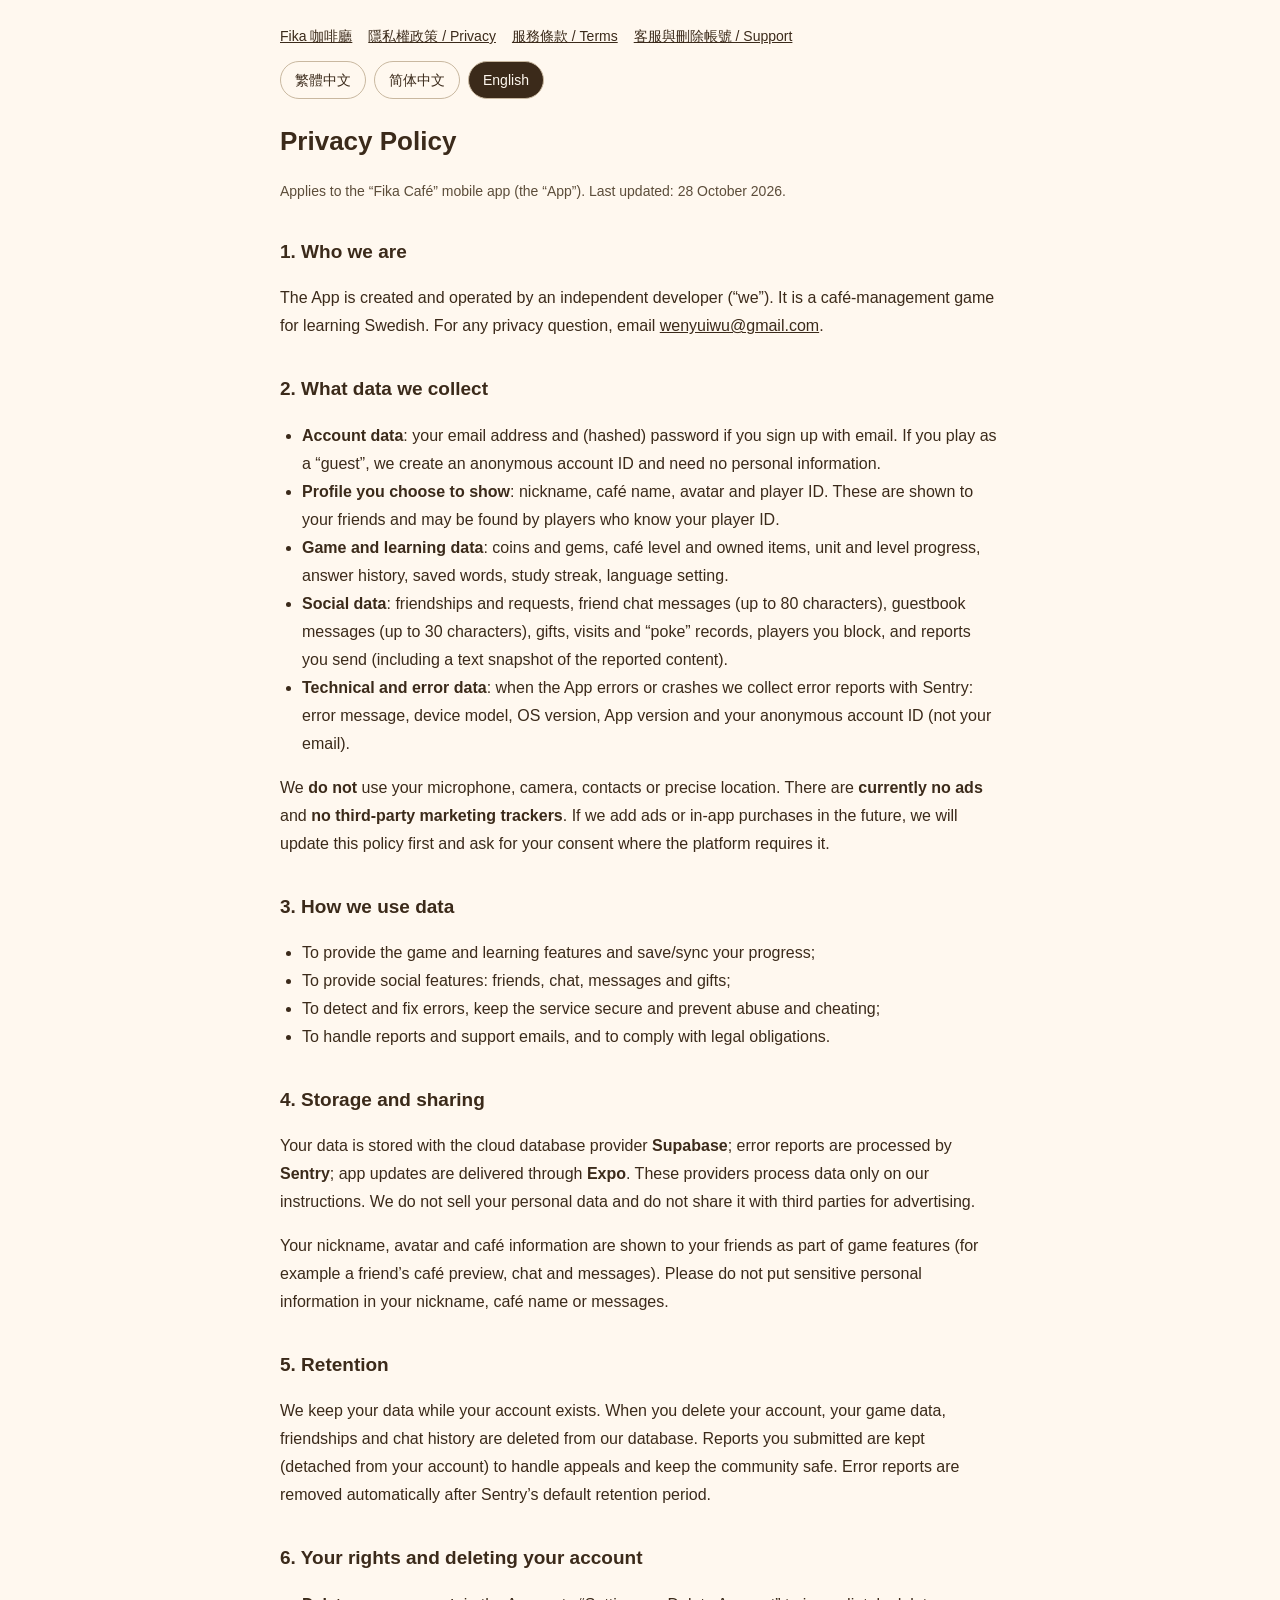
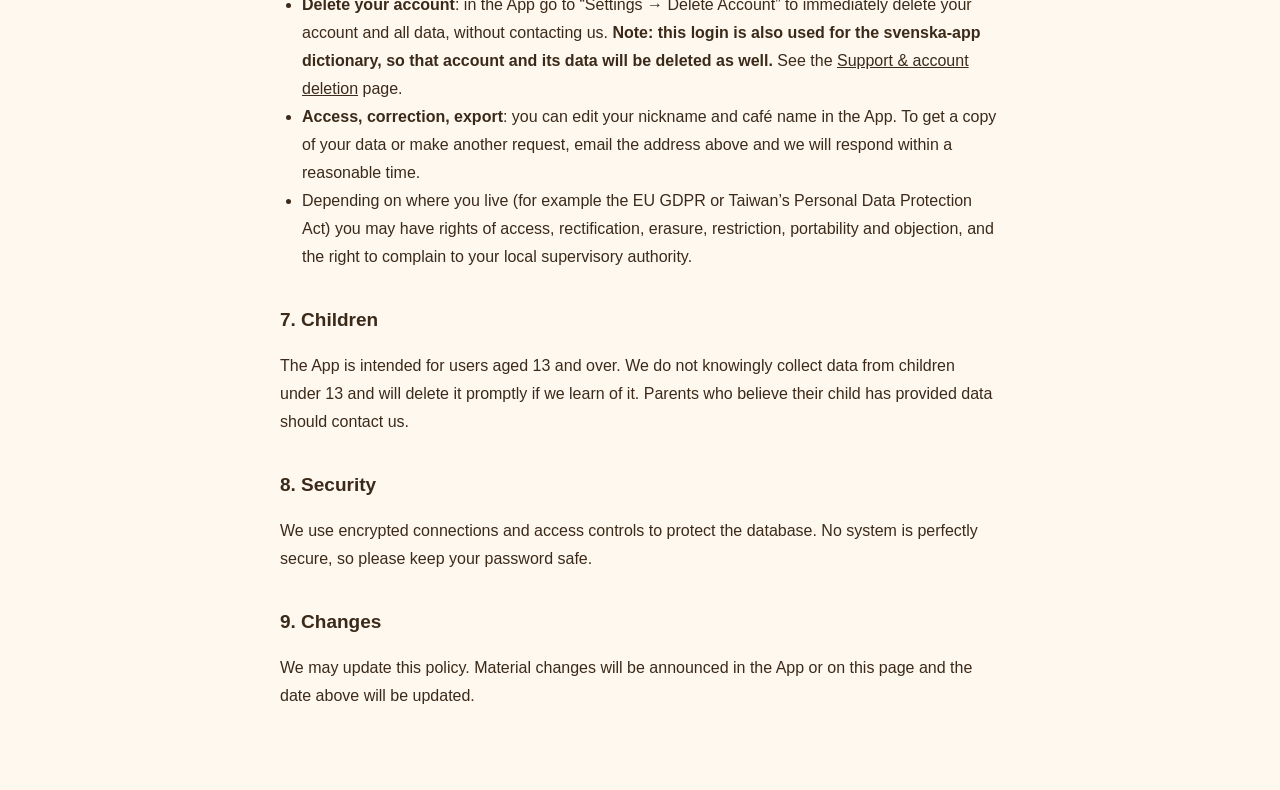
==== privacy.html @ c21393da "Fika Café: privacy policy, terms of service, support page" ====
<!doctype html>
<html lang="zh-TW">
<head>
<meta charset="utf-8">
<meta name="viewport" content="width=device-width, initial-scale=1">
<title>Fika 咖啡廳 隱私權政策 / Privacy Policy</title>
<link rel="stylesheet" href="style.css">
<noscript><style>section[data-lang]{display:block !important;border-top:2px solid #c9b8a0;margin-top:32px}</style></noscript>
</head>
<body>
<main>
<div class="topnav"><a href="index.html">Fika 咖啡廳</a><a href="privacy.html">隱私權政策 / Privacy</a><a href="terms.html">服務條款 / Terms</a><a href="support.html">客服與刪除帳號 / Support</a></div>
<nav class="langs" aria-label="Language">
  <button data-set="zh-TW">繁體中文</button><button data-set="zh-CN">简体中文</button><button data-set="en">English</button>
</nav>

<section data-lang="zh-TW">
<h1>隱私權政策</h1>
<p class="muted">適用於「Fika 咖啡廳」手機 App(以下簡稱「本 App」)。最後更新:2026 年 10 月 28 日。</p>

<h2>1. 我們是誰</h2>
<p>本 App 由獨立開發者(以下簡稱「我們」)製作與營運,是一款學習瑞典語的咖啡廳經營遊戲。任何隱私問題請寄信到 <a href="mailto:wenyuiwu@gmail.com">wenyuiwu@gmail.com</a>。</p>

<h2>2. 我們蒐集哪些資料</h2>
<ul>
<li><b>帳號資料</b>:使用電子郵件註冊時的電子郵件與(加密後的)密碼;以「訪客」身分遊玩時,系統會建立一組匿名帳號 ID,不需要任何個人資料。</li>
<li><b>你設定的公開資料</b>:暱稱、咖啡廳名稱、頭像、玩家 ID。這些資料會顯示給你的好友,並可能被知道你玩家 ID 的其他玩家搜尋到。</li>
<li><b>遊戲與學習資料</b>:金幣與寶石、咖啡廳等級與擁有的物品、單元與關卡進度、答題紀錄、收藏的單字、連續學習天數、使用的語言設定。</li>
<li><b>社交資料</b>:好友關係與邀請、好友聊天訊息(最多 80 字)、足跡留言(最多 30 字)、禮物、拜訪與「戳一下」的紀錄、你封鎖的玩家,以及你送出的檢舉(含被檢舉那則內容的文字快照)。</li>
<li><b>技術與錯誤資料</b>:當 App 發生錯誤或當機時,我們使用 Sentry 收集錯誤報告,內容包含錯誤訊息、裝置型號與作業系統版本、App 版本,以及你的匿名帳號 ID(不包含電子郵件)。</li>
</ul>
<p>我們<b>不會</b>使用麥克風、相機、通訊錄或精確位置;<b>目前沒有</b>廣告,也<b>沒有</b>用於追蹤你的第三方行銷工具。若日後加入廣告或應用程式內購買,我們會先更新本政策並依平台規定徵求你的同意。</p>

<h2>3. 我們如何使用資料</h2>
<ul>
<li>提供遊戲與學習功能、儲存並同步你的進度;</li>
<li>提供好友、聊天、留言、送禮等社交功能;</li>
<li>偵測並修復錯誤、維護服務安全、防止濫用與作弊;</li>
<li>處理檢舉與客服信件,並遵守法律義務。</li>
</ul>

<h2>4. 資料如何儲存與分享</h2>
<p>你的資料儲存在雲端資料庫服務 <b>Supabase</b>;錯誤報告由 <b>Sentry</b> 處理;App 的程式更新透過 <b>Expo</b> 提供。這些服務商只依我們的指示處理資料。除此之外,我們不會出售你的個人資料,也不會與第三方分享用於廣告。</p>
<p>你的暱稱、頭像與咖啡廳資訊,會依遊戲功能顯示給你的好友(例如好友的咖啡廳預覽、聊天與留言)。請勿在暱稱、咖啡廳名稱或訊息中填寫個人敏感資料。</p>

<h2>5. 保存期限</h2>
<p>我們在你的帳號存在期間保存你的資料。你刪除帳號後,你的遊戲資料、好友與聊天紀錄會從我們的資料庫中刪除。已送出的檢舉紀錄會保留(但與你的帳號脫鉤),以便處理申訴與維護社群安全。錯誤報告依 Sentry 的預設期限自動清除。</p>

<h2>6. 你的權利與刪除帳號</h2>
<ul>
<li><b>刪除帳號</b>:在 App 內「設定 → 刪除帳號」即可立即刪除帳號與所有資料,無需聯絡我們。<b>注意:此登入帳號同時也用於 svenska-app 字典,刪除後該帳號與資料也會一併刪除。</b>步驟說明見<a href="support.html#zh-TW">客服與刪除帳號</a>頁。</li>
<li><b>查閱、更正、匯出</b>:暱稱與咖啡廳名稱可在 App 內修改;如需取得你的資料副本或有其他請求,請寄信至上述信箱,我們會在合理期限內回覆。</li>
<li>依你所在地的法規(例如歐盟 GDPR、台灣個人資料保護法),你可能擁有查詢、更正、刪除、限制處理、資料可攜與反對處理的權利,也可向當地主管機關申訴。</li>
</ul>

<h2>7. 兒童</h2>
<p>本 App 適合 13 歲(含)以上使用者。我們不會刻意蒐集 13 歲以下兒童的資料;若發現,將盡快刪除。家長若認為孩子提供了資料,請來信聯絡我們。</p>

<h2>8. 資料安全</h2>
<p>我們使用加密連線傳輸資料,並以存取權限控制保護資料庫。但沒有任何系統能保證絕對安全,請妥善保管你的密碼。</p>

<h2>9. 政策變更</h2>
<p>我們可能更新本政策,重大變更會在 App 內或此頁面公告,並更新上方日期。</p>
</section>

<section data-lang="zh-CN">
<h1>隐私权政策</h1>
<p class="muted">适用于“Fika 咖啡厅”手机 App(以下简称“本 App”)。最后更新:2026 年 10 月 28 日。</p>

<h2>1. 我们是谁</h2>
<p>本 App 由独立开发者(以下简称“我们”)制作与运营,是一款学习瑞典语的咖啡厅经营游戏。任何隐私问题请发邮件到 <a href="mailto:wenyuiwu@gmail.com">wenyuiwu@gmail.com</a>。</p>

<h2>2. 我们收集哪些数据</h2>
<ul>
<li><b>账号数据</b>:使用电子邮件注册时的电子邮件与(加密后的)密码;以“访客”身份游玩时,系统会创建一个匿名账号 ID,不需要任何个人信息。</li>
<li><b>你设置的公开资料</b>:昵称、咖啡厅名称、头像、玩家 ID。这些资料会显示给你的好友,并可能被知道你玩家 ID 的其他玩家搜索到。</li>
<li><b>游戏与学习数据</b>:金币与宝石、咖啡厅等级与拥有的物品、单元与关卡进度、答题记录、收藏的单词、连续学习天数、语言设置。</li>
<li><b>社交数据</b>:好友关系与邀请、好友聊天消息(最多 80 字)、足迹留言(最多 30 字)、礼物、拜访与“戳一下”的记录、你封锁的玩家,以及你提交的检举(含被检举内容的文字快照)。</li>
<li><b>技术与错误数据</b>:当 App 出错或崩溃时,我们使用 Sentry 收集错误报告,内容包括错误信息、设备型号与系统版本、App 版本,以及你的匿名账号 ID(不含电子邮件)。</li>
</ul>
<p>我们<b>不会</b>使用麦克风、相机、通讯录或精确位置;<b>目前没有</b>广告,也<b>没有</b>用于追踪你的第三方营销工具。若日后加入广告或应用内购买,我们会先更新本政策并按平台规定征求你的同意。</p>

<h2>3. 我们如何使用数据</h2>
<ul>
<li>提供游戏与学习功能,保存并同步你的进度;</li>
<li>提供好友、聊天、留言、送礼等社交功能;</li>
<li>发现并修复错误、维护服务安全、防止滥用与作弊;</li>
<li>处理检举与客服邮件,并遵守法律义务。</li>
</ul>

<h2>4. 数据如何存储与共享</h2>
<p>你的数据存储在云端数据库服务 <b>Supabase</b>;错误报告由 <b>Sentry</b> 处理;App 的程序更新通过 <b>Expo</b> 提供。这些服务商只按我们的指示处理数据。除此之外,我们不会出售你的个人数据,也不会为广告目的与第三方共享。</p>
<p>你的昵称、头像与咖啡厅信息会按游戏功能显示给你的好友(例如好友的咖啡厅预览、聊天与留言)。请勿在昵称、咖啡厅名称或消息中填写个人敏感信息。</p>

<h2>5. 保存期限</h2>
<p>我们在你的账号存续期间保存你的数据。你删除账号后,你的游戏数据、好友与聊天记录会从我们的数据库中删除。已提交的检举记录会保留(但与你的账号脱钩),以便处理申诉与维护社区安全。错误报告按 Sentry 的默认期限自动清除。</p>

<h2>6. 你的权利与删除账号</h2>
<ul>
<li><b>删除账号</b>:在 App 内“设置 → 删除账号”即可立即删除账号与所有数据,无需联系我们。<b>注意:此登录账号同时也用于 svenska-app 字典,删除后该账号与数据也会一并删除。</b>步骤说明见<a href="support.html#zh-CN">客服与删除账号</a>页。</li>
<li><b>查阅、更正、导出</b>:昵称与咖啡厅名称可在 App 内修改;如需获取你的数据副本或有其他请求,请发邮件至上述邮箱,我们会在合理期限内回复。</li>
<li>根据你所在地的法规(例如欧盟 GDPR、台湾个人资料保护法),你可能拥有查询、更正、删除、限制处理、数据可携与反对处理的权利,也可向当地主管机关投诉。</li>
</ul>

<h2>7. 儿童</h2>
<p>本 App 适合 13 岁(含)以上用户使用。我们不会有意收集 13 岁以下儿童的数据;如发现,将尽快删除。家长如认为孩子提供了数据,请来信联系我们。</p>

<h2>8. 数据安全</h2>
<p>我们使用加密连接传输数据,并以访问权限控制保护数据库。但没有任何系统能保证绝对安全,请妥善保管你的密码。</p>

<h2>9. 政策变更</h2>
<p>我们可能更新本政策,重大变更会在 App 内或本页面公告,并更新上方日期。</p>
</section>

<section data-lang="en">
<h1>Privacy Policy</h1>
<p class="muted">Applies to the “Fika Café” mobile app (the “App”). Last updated: 28 October 2026.</p>

<h2>1. Who we are</h2>
<p>The App is created and operated by an independent developer (“we”). It is a café-management game for learning Swedish. For any privacy question, email <a href="mailto:wenyuiwu@gmail.com">wenyuiwu@gmail.com</a>.</p>

<h2>2. What data we collect</h2>
<ul>
<li><b>Account data</b>: your email address and (hashed) password if you sign up with email. If you play as a “guest”, we create an anonymous account ID and need no personal information.</li>
<li><b>Profile you choose to show</b>: nickname, café name, avatar and player ID. These are shown to your friends and may be found by players who know your player ID.</li>
<li><b>Game and learning data</b>: coins and gems, café level and owned items, unit and level progress, answer history, saved words, study streak, language setting.</li>
<li><b>Social data</b>: friendships and requests, friend chat messages (up to 80 characters), guestbook messages (up to 30 characters), gifts, visits and “poke” records, players you block, and reports you send (including a text snapshot of the reported content).</li>
<li><b>Technical and error data</b>: when the App errors or crashes we collect error reports with Sentry: error message, device model, OS version, App version and your anonymous account ID (not your email).</li>
</ul>
<p>We <b>do not</b> use your microphone, camera, contacts or precise location. There are <b>currently no ads</b> and <b>no third-party marketing trackers</b>. If we add ads or in-app purchases in the future, we will update this policy first and ask for your consent where the platform requires it.</p>

<h2>3. How we use data</h2>
<ul>
<li>To provide the game and learning features and save/sync your progress;</li>
<li>To provide social features: friends, chat, messages and gifts;</li>
<li>To detect and fix errors, keep the service secure and prevent abuse and cheating;</li>
<li>To handle reports and support emails, and to comply with legal obligations.</li>
</ul>

<h2>4. Storage and sharing</h2>
<p>Your data is stored with the cloud database provider <b>Supabase</b>; error reports are processed by <b>Sentry</b>; app updates are delivered through <b>Expo</b>. These providers process data only on our instructions. We do not sell your personal data and do not share it with third parties for advertising.</p>
<p>Your nickname, avatar and café information are shown to your friends as part of game features (for example a friend’s café preview, chat and messages). Please do not put sensitive personal information in your nickname, café name or messages.</p>

<h2>5. Retention</h2>
<p>We keep your data while your account exists. When you delete your account, your game data, friendships and chat history are deleted from our database. Reports you submitted are kept (detached from your account) to handle appeals and keep the community safe. Error reports are removed automatically after Sentry’s default retention period.</p>

<h2>6. Your rights and deleting your account</h2>
<ul>
<li><b>Delete your account</b>: in the App go to “Settings → Delete Account” to immediately delete your account and all data, without contacting us. <b>Note: this login is also used for the svenska-app dictionary, so that account and its data will be deleted as well.</b> See the <a href="support.html#en">Support &amp; account deletion</a> page.</li>
<li><b>Access, correction, export</b>: you can edit your nickname and café name in the App. To get a copy of your data or make another request, email the address above and we will respond within a reasonable time.</li>
<li>Depending on where you live (for example the EU GDPR or Taiwan’s Personal Data Protection Act) you may have rights of access, rectification, erasure, restriction, portability and objection, and the right to complain to your local supervisory authority.</li>
</ul>

<h2>7. Children</h2>
<p>The App is intended for users aged 13 and over. We do not knowingly collect data from children under 13 and will delete it promptly if we learn of it. Parents who believe their child has provided data should contact us.</p>

<h2>8. Security</h2>
<p>We use encrypted connections and access controls to protect the database. No system is perfectly secure, so please keep your password safe.</p>

<h2>9. Changes</h2>
<p>We may update this policy. Material changes will be announced in the App or on this page and the date above will be updated.</p>
</section>
</main>
<script src="lang.js"></script>
</body>
</html>
---- style.css ----
:root { --bg:#fff8ef; --ink:#3b2a1a; --muted:#5c4d3a; --line:#c9b8a0; --card:#e9dfc8; --accent:#3b2a1a; }
@media (prefers-color-scheme: dark) { :root { --bg:#1d1610; --ink:#f3e9d8; --muted:#cbbca4; --line:#5a4a38; --card:#2a2017; --accent:#f3e9d8; } }
* { box-sizing: border-box; }
body { margin:0; background:var(--bg); color:var(--ink); font:16px/1.75 -apple-system,BlinkMacSystemFont,"Segoe UI","Noto Sans TC","PingFang TC","Microsoft JhengHei",sans-serif; }
main { max-width:760px; margin:0 auto; padding:24px 20px 64px; }
h1 { font-size:26px; margin:8px 0 4px; } h2 { font-size:19px; margin:32px 0 6px; } p, li { color:var(--ink); } ul { padding-left:22px; }
.muted { color:var(--muted); font-size:14px; }
nav.langs { display:flex; gap:8px; flex-wrap:wrap; margin:12px 0 20px; }
nav.langs button { border:1px solid var(--line); background:transparent; color:var(--ink); border-radius:999px; padding:6px 14px; font:inherit; font-size:14px; cursor:pointer; }
nav.langs button[aria-pressed="true"] { background:var(--accent); color:var(--bg); }
.card { background:var(--card); border:1px solid var(--line); border-radius:14px; padding:14px 18px; margin:16px 0; }
a { color:var(--ink); }
section[data-lang] { display:none; } section[data-lang].on { display:block; }
.topnav { display:flex; gap:16px; flex-wrap:wrap; font-size:14px; margin-bottom:8px; }
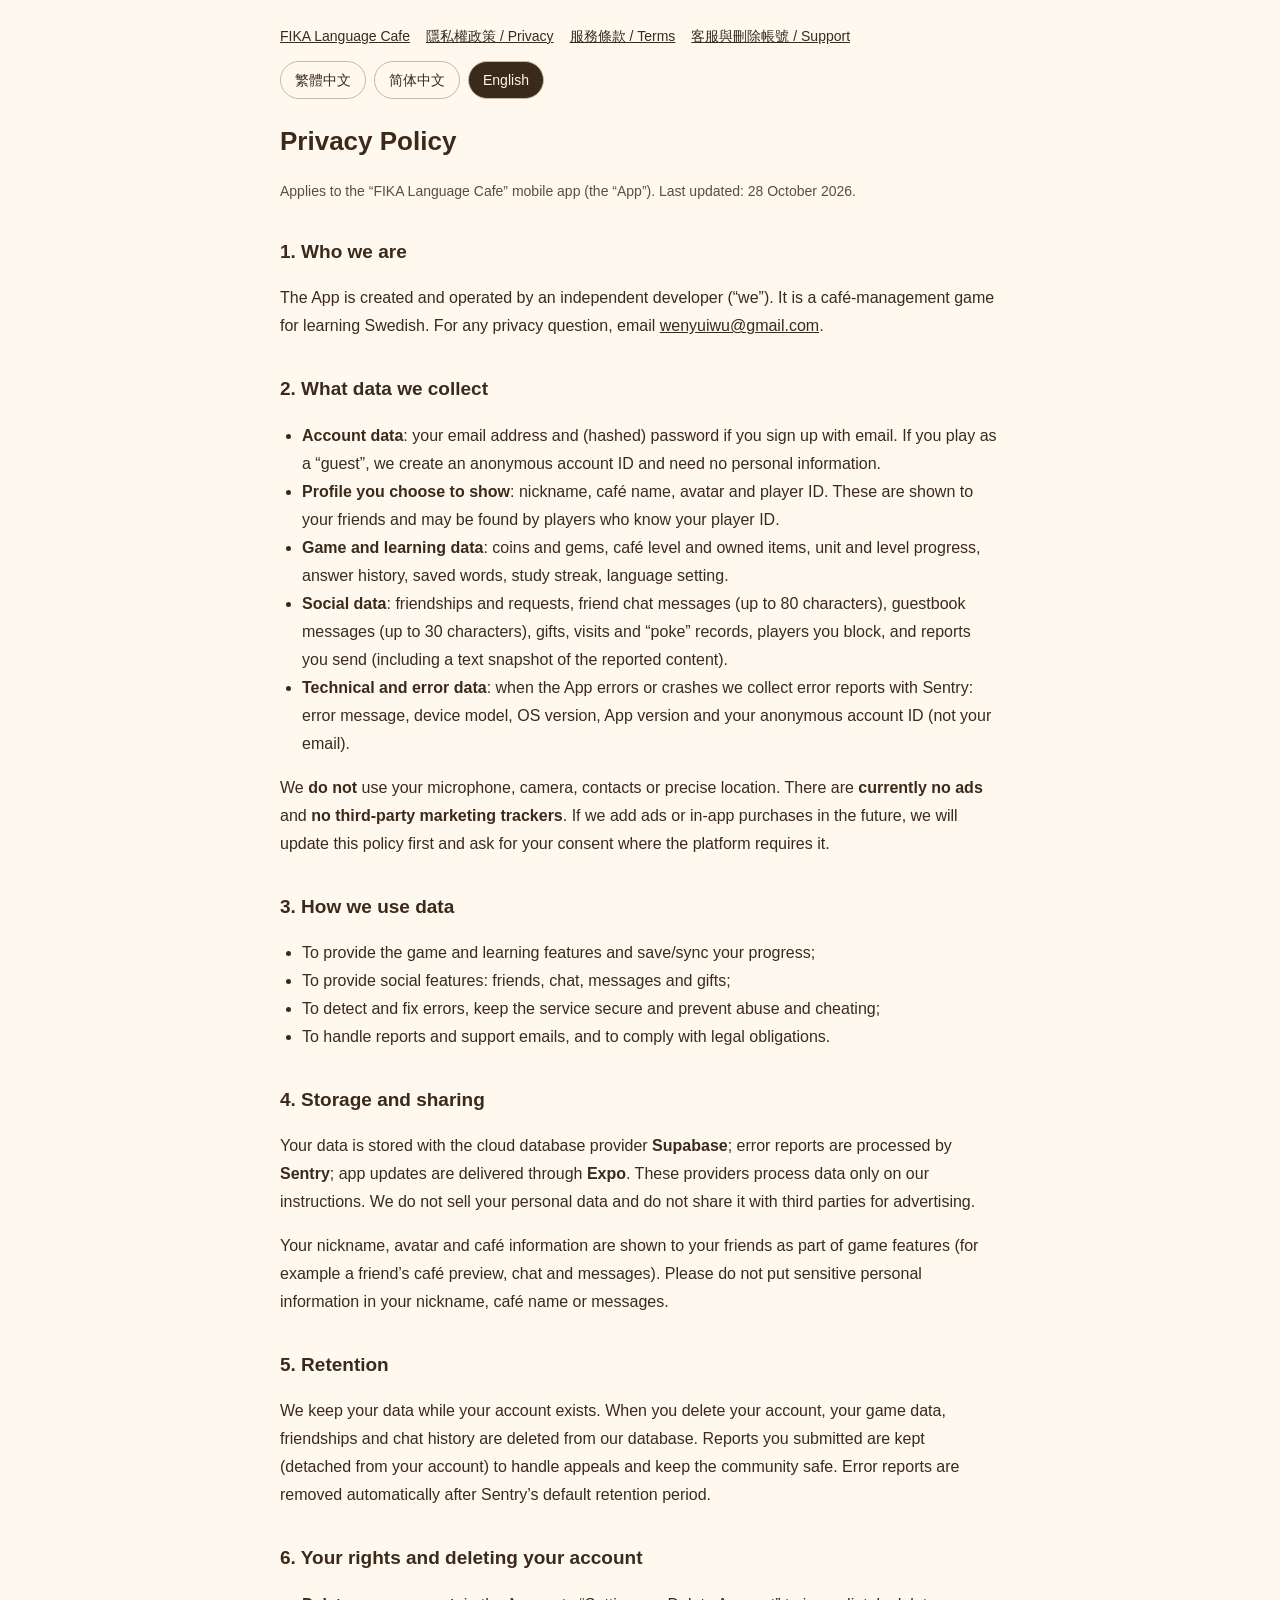
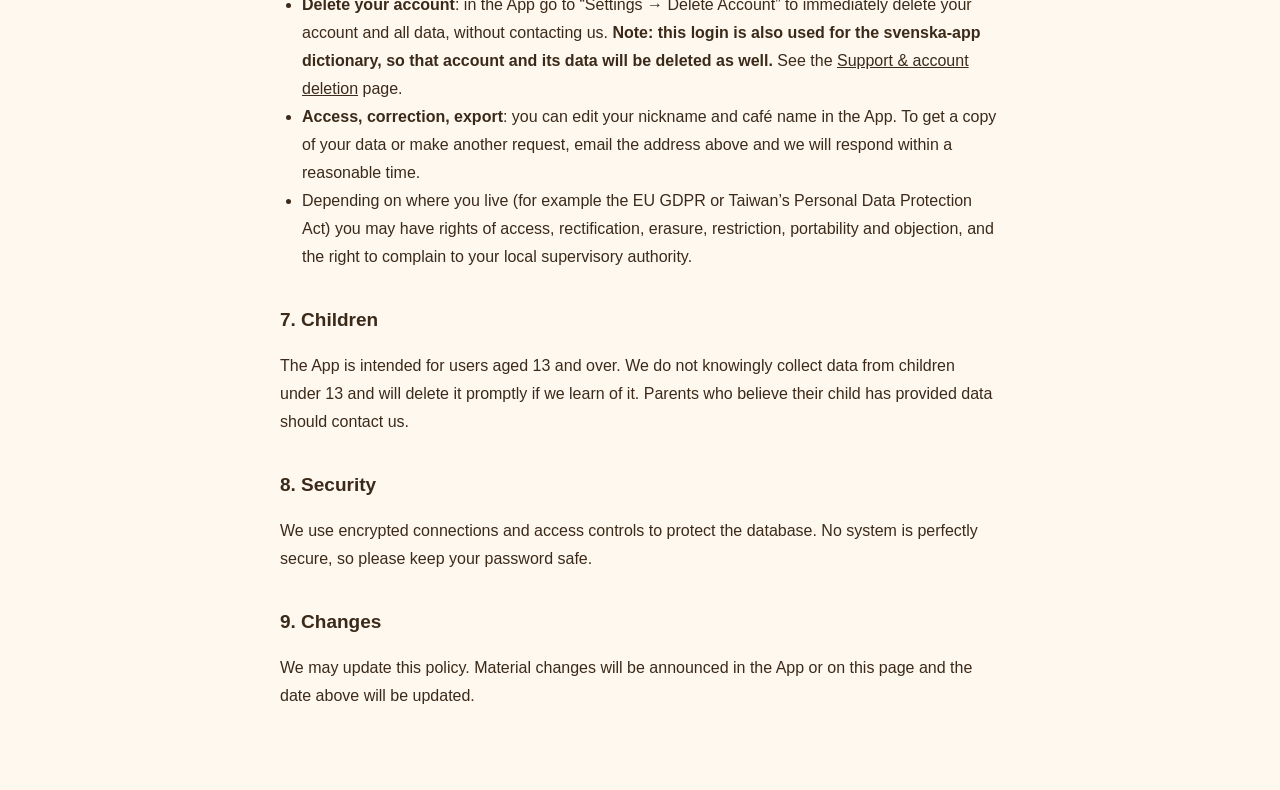
==== commit 0d8d2aa2: "Rename app to FIKA Language Cafe" ====
--- a/privacy.html
+++ b/privacy.html
@@ -3,20 +3,20 @@
 <head>
 <meta charset="utf-8">
 <meta name="viewport" content="width=device-width, initial-scale=1">
-<title>Fika 咖啡廳 隱私權政策 / Privacy Policy</title>
+<title>FIKA Language Cafe 隱私權政策 / Privacy Policy</title>
 <link rel="stylesheet" href="style.css">
 <noscript><style>section[data-lang]{display:block !important;border-top:2px solid #c9b8a0;margin-top:32px}</style></noscript>
 </head>
 <body>
 <main>
-<div class="topnav"><a href="index.html">Fika 咖啡廳</a><a href="privacy.html">隱私權政策 / Privacy</a><a href="terms.html">服務條款 / Terms</a><a href="support.html">客服與刪除帳號 / Support</a></div>
+<div class="topnav"><a href="index.html">FIKA Language Cafe</a><a href="privacy.html">隱私權政策 / Privacy</a><a href="terms.html">服務條款 / Terms</a><a href="support.html">客服與刪除帳號 / Support</a></div>
 <nav class="langs" aria-label="Language">
   <button data-set="zh-TW">繁體中文</button><button data-set="zh-CN">简体中文</button><button data-set="en">English</button>
 </nav>
 
 <section data-lang="zh-TW">
 <h1>隱私權政策</h1>
-<p class="muted">適用於「Fika 咖啡廳」手機 App(以下簡稱「本 App」)。最後更新:2026 年 10 月 28 日。</p>
+<p class="muted">適用於「FIKA Language Cafe」手機 App(以下簡稱「本 App」)。最後更新:2026 年 10 月 28 日。</p>
 
 <h2>1. 我們是誰</h2>
 <p>本 App 由獨立開發者(以下簡稱「我們」)製作與營運,是一款學習瑞典語的咖啡廳經營遊戲。任何隱私問題請寄信到 <a href="mailto:wenyuiwu@gmail.com">wenyuiwu@gmail.com</a>。</p>
@@ -65,7 +65,7 @@
 
 <section data-lang="zh-CN">
 <h1>隐私权政策</h1>
-<p class="muted">适用于“Fika 咖啡厅”手机 App(以下简称“本 App”)。最后更新:2026 年 10 月 28 日。</p>
+<p class="muted">适用于“FIKA Language Cafe”手机 App(以下简称“本 App”)。最后更新:2026 年 10 月 28 日。</p>
 
 <h2>1. 我们是谁</h2>
 <p>本 App 由独立开发者(以下简称“我们”)制作与运营,是一款学习瑞典语的咖啡厅经营游戏。任何隐私问题请发邮件到 <a href="mailto:wenyuiwu@gmail.com">wenyuiwu@gmail.com</a>。</p>
@@ -114,7 +114,7 @@
 
 <section data-lang="en">
 <h1>Privacy Policy</h1>
-<p class="muted">Applies to the “Fika Café” mobile app (the “App”). Last updated: 28 October 2026.</p>
+<p class="muted">Applies to the “FIKA Language Cafe” mobile app (the “App”). Last updated: 28 October 2026.</p>
 
 <h2>1. Who we are</h2>
 <p>The App is created and operated by an independent developer (“we”). It is a café-management game for learning Swedish. For any privacy question, email <a href="mailto:wenyuiwu@gmail.com">wenyuiwu@gmail.com</a>.</p>
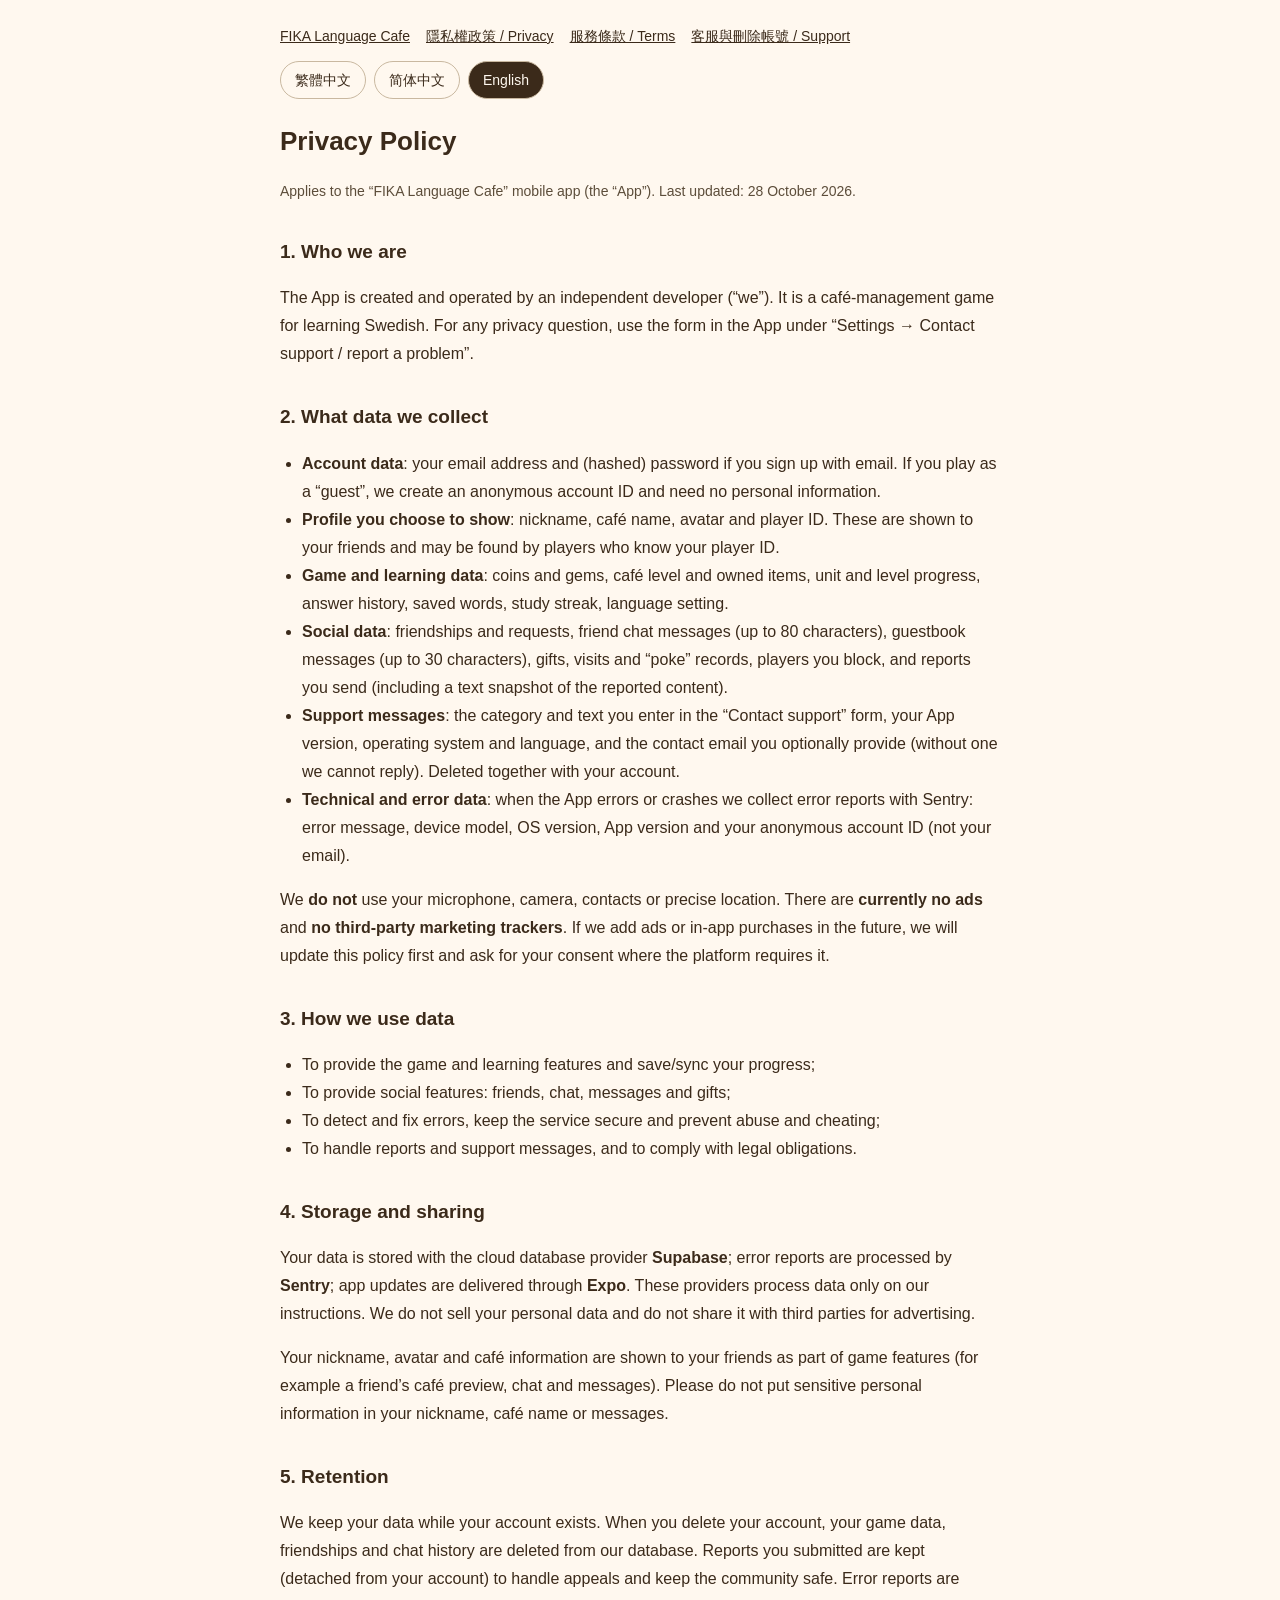
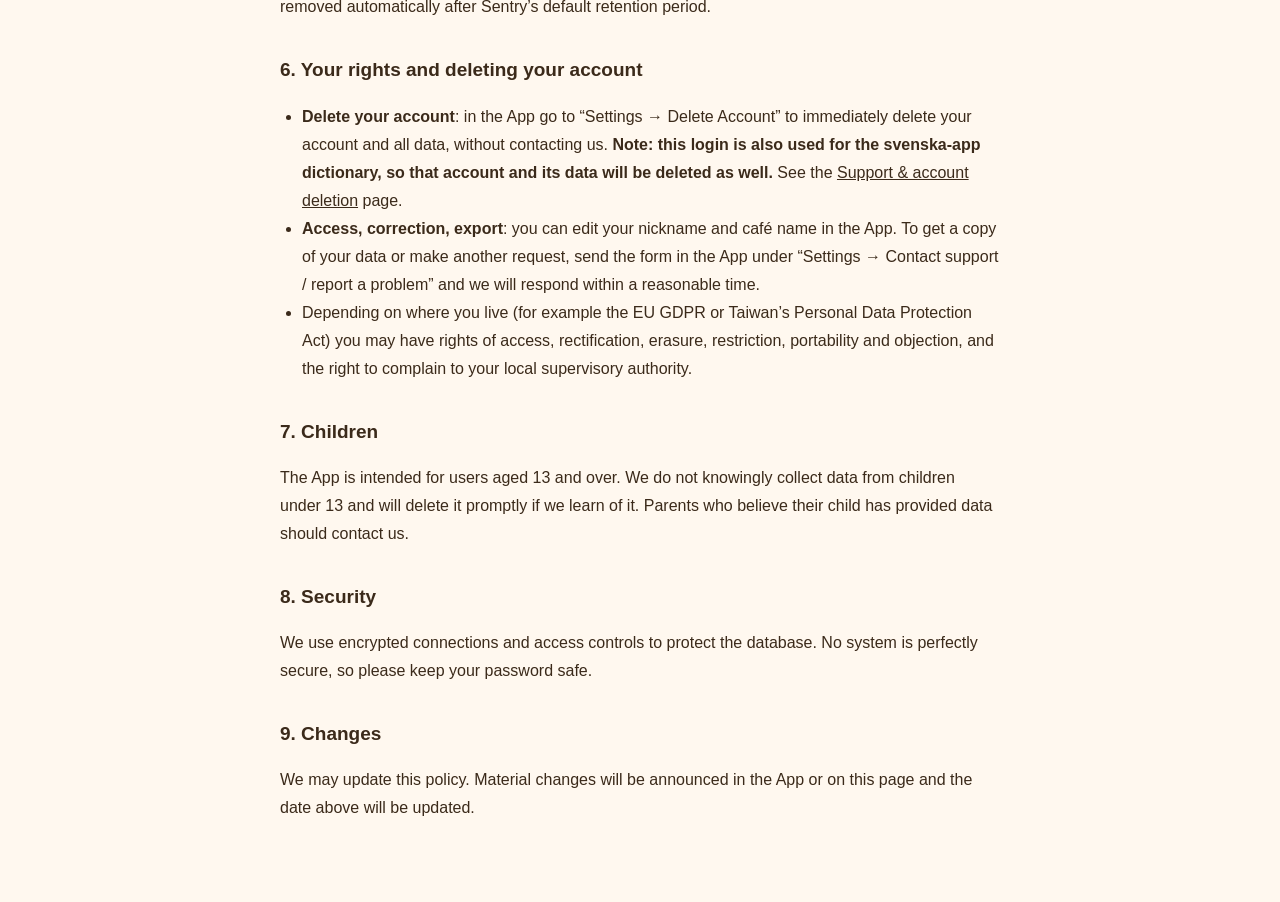
==== commit 79eed425: "Support via in-app form; add web self-service account deletion; remove public email" ====
--- a/privacy.html
+++ b/privacy.html
@@ -19,7 +19,7 @@
 <p class="muted">適用於「FIKA Language Cafe」手機 App(以下簡稱「本 App」)。最後更新:2026 年 10 月 28 日。</p>
 
 <h2>1. 我們是誰</h2>
-<p>本 App 由獨立開發者(以下簡稱「我們」)製作與營運,是一款學習瑞典語的咖啡廳經營遊戲。任何隱私問題請寄信到 <a href="mailto:wenyuiwu@gmail.com">wenyuiwu@gmail.com</a>。</p>
+<p>本 App 由獨立開發者(以下簡稱「我們」)製作與營運,是一款學習瑞典語的咖啡廳經營遊戲。任何隱私問題請在 App 內「設定 → 聯絡客服 / 回報問題」填寫表單。</p>
 
 <h2>2. 我們蒐集哪些資料</h2>
 <ul>
@@ -27,6 +27,7 @@
 <li><b>你設定的公開資料</b>:暱稱、咖啡廳名稱、頭像、玩家 ID。這些資料會顯示給你的好友,並可能被知道你玩家 ID 的其他玩家搜尋到。</li>
 <li><b>遊戲與學習資料</b>:金幣與寶石、咖啡廳等級與擁有的物品、單元與關卡進度、答題紀錄、收藏的單字、連續學習天數、使用的語言設定。</li>
 <li><b>社交資料</b>:好友關係與邀請、好友聊天訊息(最多 80 字)、足跡留言(最多 30 字)、禮物、拜訪與「戳一下」的紀錄、你封鎖的玩家,以及你送出的檢舉(含被檢舉那則內容的文字快照)。</li>
+<li><b>客服回報</b>:你在「聯絡客服」表單填寫的類別與內容、App 版本、作業系統與語言,以及你自願留下的聯絡信箱(不填就不會收到回覆)。刪除帳號時一併刪除。</li>
 <li><b>技術與錯誤資料</b>:當 App 發生錯誤或當機時,我們使用 Sentry 收集錯誤報告,內容包含錯誤訊息、裝置型號與作業系統版本、App 版本,以及你的匿名帳號 ID(不包含電子郵件)。</li>
 </ul>
 <p>我們<b>不會</b>使用麥克風、相機、通訊錄或精確位置;<b>目前沒有</b>廣告,也<b>沒有</b>用於追蹤你的第三方行銷工具。若日後加入廣告或應用程式內購買,我們會先更新本政策並依平台規定徵求你的同意。</p>
@@ -36,7 +37,7 @@
 <li>提供遊戲與學習功能、儲存並同步你的進度;</li>
 <li>提供好友、聊天、留言、送禮等社交功能;</li>
 <li>偵測並修復錯誤、維護服務安全、防止濫用與作弊;</li>
-<li>處理檢舉與客服信件,並遵守法律義務。</li>
+<li>處理檢舉與客服回報,並遵守法律義務。</li>
 </ul>
 
 <h2>4. 資料如何儲存與分享</h2>
@@ -49,7 +50,7 @@
 <h2>6. 你的權利與刪除帳號</h2>
 <ul>
 <li><b>刪除帳號</b>:在 App 內「設定 → 刪除帳號」即可立即刪除帳號與所有資料,無需聯絡我們。<b>注意:此登入帳號同時也用於 svenska-app 字典,刪除後該帳號與資料也會一併刪除。</b>步驟說明見<a href="support.html#zh-TW">客服與刪除帳號</a>頁。</li>
-<li><b>查閱、更正、匯出</b>:暱稱與咖啡廳名稱可在 App 內修改;如需取得你的資料副本或有其他請求,請寄信至上述信箱,我們會在合理期限內回覆。</li>
+<li><b>查閱、更正、匯出</b>:暱稱與咖啡廳名稱可在 App 內修改;如需取得你的資料副本或有其他請求,請在 App 內「設定 → 聯絡客服 / 回報問題」送出表單,我們會在合理期限內回覆。</li>
 <li>依你所在地的法規(例如歐盟 GDPR、台灣個人資料保護法),你可能擁有查詢、更正、刪除、限制處理、資料可攜與反對處理的權利,也可向當地主管機關申訴。</li>
 </ul>
 
@@ -68,7 +69,7 @@
 <p class="muted">适用于“FIKA Language Cafe”手机 App(以下简称“本 App”)。最后更新:2026 年 10 月 28 日。</p>
 
 <h2>1. 我们是谁</h2>
-<p>本 App 由独立开发者(以下简称“我们”)制作与运营,是一款学习瑞典语的咖啡厅经营游戏。任何隐私问题请发邮件到 <a href="mailto:wenyuiwu@gmail.com">wenyuiwu@gmail.com</a>。</p>
+<p>本 App 由独立开发者(以下简称“我们”)制作与运营,是一款学习瑞典语的咖啡厅经营游戏。任何隐私问题请在 App 内“设置 → 联系客服 / 回报问题”填写表单。</p>
 
 <h2>2. 我们收集哪些数据</h2>
 <ul>
@@ -76,6 +77,7 @@
 <li><b>你设置的公开资料</b>:昵称、咖啡厅名称、头像、玩家 ID。这些资料会显示给你的好友,并可能被知道你玩家 ID 的其他玩家搜索到。</li>
 <li><b>游戏与学习数据</b>:金币与宝石、咖啡厅等级与拥有的物品、单元与关卡进度、答题记录、收藏的单词、连续学习天数、语言设置。</li>
 <li><b>社交数据</b>:好友关系与邀请、好友聊天消息(最多 80 字)、足迹留言(最多 30 字)、礼物、拜访与“戳一下”的记录、你封锁的玩家,以及你提交的检举(含被检举内容的文字快照)。</li>
+<li><b>客服回报</b>:你在“联系客服”表单填写的类别与内容、App 版本、操作系统与语言,以及你自愿留下的联系邮箱(不填就不会收到回复)。删除账号时一并删除。</li>
 <li><b>技术与错误数据</b>:当 App 出错或崩溃时,我们使用 Sentry 收集错误报告,内容包括错误信息、设备型号与系统版本、App 版本,以及你的匿名账号 ID(不含电子邮件)。</li>
 </ul>
 <p>我们<b>不会</b>使用麦克风、相机、通讯录或精确位置;<b>目前没有</b>广告,也<b>没有</b>用于追踪你的第三方营销工具。若日后加入广告或应用内购买,我们会先更新本政策并按平台规定征求你的同意。</p>
@@ -85,7 +87,7 @@
 <li>提供游戏与学习功能,保存并同步你的进度;</li>
 <li>提供好友、聊天、留言、送礼等社交功能;</li>
 <li>发现并修复错误、维护服务安全、防止滥用与作弊;</li>
-<li>处理检举与客服邮件,并遵守法律义务。</li>
+<li>处理检举与客服回报,并遵守法律义务。</li>
 </ul>
 
 <h2>4. 数据如何存储与共享</h2>
@@ -98,7 +100,7 @@
 <h2>6. 你的权利与删除账号</h2>
 <ul>
 <li><b>删除账号</b>:在 App 内“设置 → 删除账号”即可立即删除账号与所有数据,无需联系我们。<b>注意:此登录账号同时也用于 svenska-app 字典,删除后该账号与数据也会一并删除。</b>步骤说明见<a href="support.html#zh-CN">客服与删除账号</a>页。</li>
-<li><b>查阅、更正、导出</b>:昵称与咖啡厅名称可在 App 内修改;如需获取你的数据副本或有其他请求,请发邮件至上述邮箱,我们会在合理期限内回复。</li>
+<li><b>查阅、更正、导出</b>:昵称与咖啡厅名称可在 App 内修改;如需获取你的数据副本或有其他请求,请在 App 内“设置 → 联系客服 / 回报问题”提交表单,我们会在合理期限内回复。</li>
 <li>根据你所在地的法规(例如欧盟 GDPR、台湾个人资料保护法),你可能拥有查询、更正、删除、限制处理、数据可携与反对处理的权利,也可向当地主管机关投诉。</li>
 </ul>
 
@@ -117,7 +119,7 @@
 <p class="muted">Applies to the “FIKA Language Cafe” mobile app (the “App”). Last updated: 28 October 2026.</p>
 
 <h2>1. Who we are</h2>
-<p>The App is created and operated by an independent developer (“we”). It is a café-management game for learning Swedish. For any privacy question, email <a href="mailto:wenyuiwu@gmail.com">wenyuiwu@gmail.com</a>.</p>
+<p>The App is created and operated by an independent developer (“we”). It is a café-management game for learning Swedish. For any privacy question, use the form in the App under “Settings → Contact support / report a problem”.</p>
 
 <h2>2. What data we collect</h2>
 <ul>
@@ -125,6 +127,7 @@
 <li><b>Profile you choose to show</b>: nickname, café name, avatar and player ID. These are shown to your friends and may be found by players who know your player ID.</li>
 <li><b>Game and learning data</b>: coins and gems, café level and owned items, unit and level progress, answer history, saved words, study streak, language setting.</li>
 <li><b>Social data</b>: friendships and requests, friend chat messages (up to 80 characters), guestbook messages (up to 30 characters), gifts, visits and “poke” records, players you block, and reports you send (including a text snapshot of the reported content).</li>
+<li><b>Support messages</b>: the category and text you enter in the “Contact support” form, your App version, operating system and language, and the contact email you optionally provide (without one we cannot reply). Deleted together with your account.</li>
 <li><b>Technical and error data</b>: when the App errors or crashes we collect error reports with Sentry: error message, device model, OS version, App version and your anonymous account ID (not your email).</li>
 </ul>
 <p>We <b>do not</b> use your microphone, camera, contacts or precise location. There are <b>currently no ads</b> and <b>no third-party marketing trackers</b>. If we add ads or in-app purchases in the future, we will update this policy first and ask for your consent where the platform requires it.</p>
@@ -134,7 +137,7 @@
 <li>To provide the game and learning features and save/sync your progress;</li>
 <li>To provide social features: friends, chat, messages and gifts;</li>
 <li>To detect and fix errors, keep the service secure and prevent abuse and cheating;</li>
-<li>To handle reports and support emails, and to comply with legal obligations.</li>
+<li>To handle reports and support messages, and to comply with legal obligations.</li>
 </ul>
 
 <h2>4. Storage and sharing</h2>
@@ -147,7 +150,7 @@
 <h2>6. Your rights and deleting your account</h2>
 <ul>
 <li><b>Delete your account</b>: in the App go to “Settings → Delete Account” to immediately delete your account and all data, without contacting us. <b>Note: this login is also used for the svenska-app dictionary, so that account and its data will be deleted as well.</b> See the <a href="support.html#en">Support &amp; account deletion</a> page.</li>
-<li><b>Access, correction, export</b>: you can edit your nickname and café name in the App. To get a copy of your data or make another request, email the address above and we will respond within a reasonable time.</li>
+<li><b>Access, correction, export</b>: you can edit your nickname and café name in the App. To get a copy of your data or make another request, send the form in the App under “Settings → Contact support / report a problem” and we will respond within a reasonable time.</li>
 <li>Depending on where you live (for example the EU GDPR or Taiwan’s Personal Data Protection Act) you may have rights of access, rectification, erasure, restriction, portability and objection, and the right to complain to your local supervisory authority.</li>
 </ul>
 
